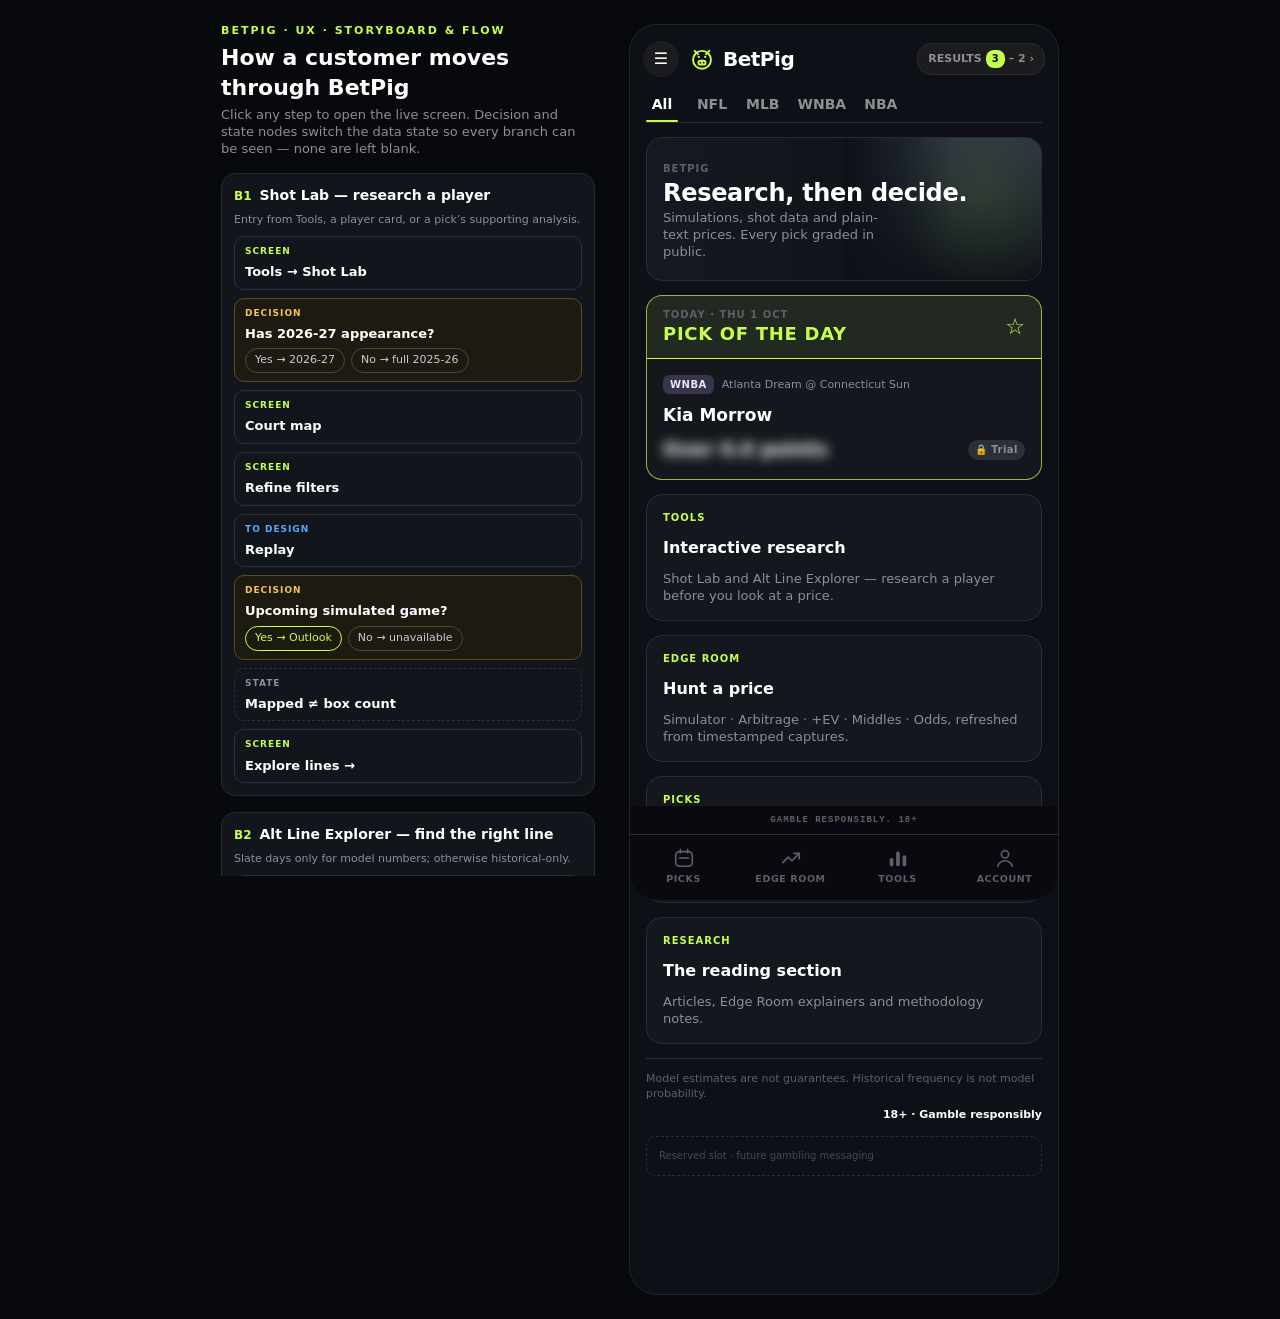
==== betpig/index.html @ a7877ad7 "Add BetPig mobile UI for Tools, Edge Room and Picks storyboard Static HTML/CSS/JS prototype built fr" ====
<!doctype html>
<html lang="en-AU">
<head>
  <meta charset="utf-8">
  <meta name="viewport" content="width=device-width, initial-scale=1, viewport-fit=cover">
  <meta name="theme-color" content="#0d1117">
  <title>BetPig</title>
  <meta name="description" content="BetPig mobile-first UI: Tools, Edge Room and Picks, built from the Storyboard & User Flow.">
  <link rel="stylesheet" href="css/styles.css">
</head>
<body>
  <div class="shell">
    <aside class="rail" id="rail" aria-label="Storyboard flows"></aside>
    <div class="app" id="app"></div>
  </div>
  <button class="flows-fab" id="flows-fab" data-act="flows-open" aria-label="Open storyboard flows">◆ Flows</button>
  <div id="overlay"></div>

  <script src="js/data.js"></script>
  <script src="js/core.js"></script>
  <script src="js/components.js"></script>
  <script src="js/app.js"></script>
  <script src="js/screens/tools.js"></script>
  <script src="js/screens/edge.js"></script>
  <script src="js/screens/picks.js"></script>
  <script src="js/screens/account.js"></script>
  <script src="js/flows.js"></script>
</body>
</html>
---- betpig/css/styles.css ----
/* BetPig — mobile-first UI. Tokens taken from the Edge Room Draft Figma file. */
:root {
  --bg-page: #07090c;
  --bg-app: #0d1117;
  --bg-deep: #0a0910;
  --surface: #14171d;
  --surface-raised: #1c1c1e;
  --surface-chip: #2a2f38;
  --surface-sport: #38354a;
  --border: #2c2c2e;
  --border-strong: #3a4249;
  --text: #ffffff;
  --text-soft: #c7ccd4;
  --text-muted: #8e8e93;
  --text-dim: #5b616c;
  --accent: #c6ff4a;
  --accent-ink: #0a0910;
  --accent-08: rgba(198, 255, 74, 0.08);
  --accent-12: rgba(198, 255, 74, 0.12);
  --accent-40: rgba(198, 255, 74, 0.4);
  --accent-70: rgba(198, 255, 74, 0.7);
  --warn: #f5c451;
  --warn-08: rgba(245, 196, 81, 0.08);
  --warn-40: rgba(245, 196, 81, 0.4);
  --amber: #ffb340;
  --loss: #ff5a5f;
  --loss-12: rgba(255, 90, 95, 0.12);
  --win: #3ddc97;
  --info: #5aa9ff;

  --r-xs: 6px;
  --r-sm: 10px;
  --r-md: 12px;
  --r-lg: 16px;
  --r-xl: 24px;
  --r-pill: 999px;

  --font: -apple-system, BlinkMacSystemFont, "SF Pro Text", "SF Pro", Inter, "Segoe UI", Roboto, system-ui, sans-serif;
  --font-cond: "SF Pro Display", -apple-system, "Arial Narrow", Inter, system-ui, sans-serif;
  --mono: "JetBrains Mono", ui-monospace, SFMono-Regular, Menlo, Consolas, monospace;

  --app-w: 430px;
  --tabbar-h: 64px;
}

* { box-sizing: border-box; }
html, body { margin: 0; padding: 0; }
body {
  background: var(--bg-page);
  color: var(--text);
  font-family: var(--font);
  font-size: 14px;
  line-height: 1.35;
  -webkit-font-smoothing: antialiased;
  -webkit-tap-highlight-color: transparent;
}
button { font: inherit; color: inherit; background: none; border: 0; padding: 0; cursor: pointer; }
input, select { font: inherit; color: inherit; }
a { color: inherit; text-decoration: none; }
:focus-visible { outline: 2px solid var(--accent); outline-offset: 2px; border-radius: 6px; }
.sr-only { position: absolute; width: 1px; height: 1px; overflow: hidden; clip: rect(0 0 0 0); white-space: nowrap; }

/* ---------- Shell ---------- */
.shell { display: flex; justify-content: center; min-height: 100vh; }
.app {
  position: relative;
  width: 100%;
  max-width: var(--app-w);
  min-height: 100vh;
  background: var(--bg-app);
  display: flex;
  flex-direction: column;
}
@media (min-width: 640px) {
  .app { border-left: 1px solid #1a1f26; border-right: 1px solid #1a1f26; }
}
.screen { flex: 1; padding: 4px 16px 24px; display: flex; flex-direction: column; gap: 14px; }

/* Header */
.topbar {
  position: sticky; top: 0; z-index: 20;
  display: flex; align-items: center; justify-content: space-between;
  padding: 16px 13px 12px;
  background: var(--bg-app);
}
.brand { display: flex; align-items: center; gap: 10px; }
.icon-btn {
  width: 36px; height: 36px; border-radius: 18px;
  background: var(--surface-raised);
  display: inline-flex; align-items: center; justify-content: center;
  font-size: 16px; font-weight: 600;
}
.logo { width: 26px; height: 26px; display: block; }
.wordmark { font-family: var(--font-cond); font-weight: 800; font-size: 20px; letter-spacing: -0.5px; }
.actions { display: flex; gap: 8px; align-items: center; }
.results-pill {
  display: inline-flex; align-items: center; gap: 4px;
  background: var(--surface-raised); border: 1px solid var(--border);
  border-radius: 14px; padding: 6px 10px;
  font-size: 11px; font-weight: 700; color: var(--text-muted);
}
.results-pill .score { background: var(--accent); color: var(--accent-ink); border-radius: 8px; padding: 2px 6px; font-size: 10px; }

/* Bottom tab bar + legal strip */
.bottom { position: sticky; bottom: 0; z-index: 20; background: var(--bg-deep); }
.legal { text-align: center; padding: 8px 0; font-family: var(--mono); font-weight: 700; font-size: 9px; letter-spacing: 1px; color: var(--text-dim); }
.tabbar { display: grid; grid-template-columns: repeat(4, 1fr); border-top: 1px solid var(--surface-chip); padding: 8px 0 max(10px, env(safe-area-inset-bottom)); }
.tabbar a { display: flex; flex-direction: column; align-items: center; gap: 4px; font-weight: 700; font-size: 9.5px; letter-spacing: 0.6px; color: var(--text-dim); padding: 4px 0; }
.tabbar a svg { width: 22px; height: 22px; }
.tabbar a.on { color: var(--accent); }

/* ---------- Type ---------- */
.title-block { display: flex; flex-direction: column; gap: 4px; }
.h1 { font-size: 26px; font-weight: 860; font-weight: 900; letter-spacing: -0.3px; margin: 0; }
.h2 { font-size: 18px; font-weight: 700; margin: 0; }
.h3 { font-size: 16px; font-weight: 700; margin: 0; }
.sub { color: var(--text-muted); font-size: 13px; line-height: 17px; margin: 0; }
.eyebrow { font-size: 10px; font-weight: 700; letter-spacing: 1px; color: var(--text-dim); text-transform: uppercase; }
.eyebrow.spaced { letter-spacing: 3px; color: var(--text); font-size: 12px; }
.muted { color: var(--text-muted); }
.dim { color: var(--text-dim); }
.small { font-size: 11px; line-height: 15px; }
.tiny { font-size: 10px; }
.mono { font-family: var(--mono); font-weight: 700; font-size: 9px; color: var(--text-dim); }
.accent { color: var(--accent); }
.pos { color: var(--accent); }
.neg { color: var(--loss); }
.warn-text { color: var(--warn); }
.num { font-variant-numeric: tabular-nums; }
.row { display: flex; align-items: center; gap: 8px; }
.row.top { align-items: flex-start; }
.spacer { flex: 1; }
.stack { display: flex; flex-direction: column; gap: 8px; }
.stack.lg { gap: 12px; }
.divider { height: 1px; background: var(--border); width: 100%; }
.center { text-align: center; }

/* ---------- Components ---------- */
.card { background: var(--surface); border: 1px solid var(--border); border-radius: var(--r-lg); padding: 16px; display: flex; flex-direction: column; gap: 12px; }
.card.tight { padding: 12px 14px; gap: 8px; }
.card.raised { background: var(--surface-raised); border-radius: 14px; }
.card.featured { border: 1.5px solid var(--accent-70); padding: 0; gap: 0; overflow: hidden; }
.card.gate { border-color: var(--accent-40); background: var(--surface-raised); padding: 0; gap: 0; overflow: hidden; }
.card.link:active { transform: scale(0.995); }
.card.row { flex-direction: row; align-items: center; }
.inset { background: var(--bg-deep); border: 1px solid var(--border); border-radius: var(--r-md); padding: 12px; }
.tile { background: var(--surface-raised); border-radius: var(--r-sm); padding: 10px; display: flex; flex-direction: column; gap: 4px; flex: 1; min-width: 0; }
.tile .k { font-size: 10px; color: var(--text-muted); }
.tile .v { font-size: 15px; font-weight: 700; }
.tiles { display: flex; gap: 8px; }

.chip {
  display: inline-flex; align-items: center; gap: 6px;
  border: 1px solid var(--border); border-radius: var(--r-pill);
  padding: 5px 11px; font-size: 12px; font-weight: 510; font-weight: 500;
  white-space: nowrap; background: transparent;
}
.chip.solid { background: var(--surface-raised); font-weight: 600; }
.chip.on { background: var(--accent); color: var(--accent-ink); border-color: var(--accent); font-weight: 700; }
.chip.ghost { border-color: transparent; color: var(--text-muted); }
.chip .caret { font-size: 10px; opacity: 0.7; }
.chips { display: flex; gap: 6px; overflow-x: auto; scrollbar-width: none; padding-bottom: 2px; }
.chips::-webkit-scrollbar { display: none; }

.tag { display: inline-flex; align-items: center; border-radius: 6px; padding: 3px 7px; font-size: 10px; font-weight: 700; letter-spacing: 0.5px; white-space: nowrap; }
.tag.sport { background: var(--surface-sport); color: #e8e6f0; }
.tag.sport.flat { background: var(--surface-chip); color: #fff; }
.tag.pill { border-radius: var(--r-pill); }
.tag.lime { background: var(--accent-12); border: 1px solid var(--accent-40); color: var(--accent); border-radius: var(--r-pill); }
.tag.amber { background: rgba(255, 179, 64, 0.12); border: 1px solid rgba(255, 179, 64, 0.4); color: var(--amber); border-radius: var(--r-pill); }
.tag.red { background: var(--loss-12); border: 1px solid rgba(255, 90, 95, 0.4); color: var(--loss); border-radius: var(--r-pill); }
.tag.grey { background: var(--surface-chip); color: var(--text-muted); border-radius: var(--r-pill); }
.tag.outline-lime { border: 1px solid var(--accent); color: var(--accent); }

.btn { display: inline-flex; align-items: center; justify-content: center; gap: 6px; width: 100%; border-radius: var(--r-pill); padding: 12px 16px; font-weight: 700; font-size: 14px; }
.btn.primary { background: var(--accent); color: var(--accent-ink); font-family: var(--font-cond); font-weight: 800; }
.btn.secondary { border: 1px solid var(--border-strong); font-weight: 600; font-size: 13px; }
.btn.small { width: auto; padding: 7px 12px; font-size: 12px; }
.btn:disabled { opacity: 0.4; cursor: not-allowed; }
.linkish { color: var(--text); font-weight: 600; font-size: 12px; display: inline-flex; gap: 4px; align-items: center; }
.linkish.accent { color: var(--accent); }

/* Tabs (underline) */
.tabs { display: flex; justify-content: space-between; border-bottom: 1px solid var(--border); overflow-x: auto; scrollbar-width: none; gap: 14px; }
.tabs::-webkit-scrollbar { display: none; }
.tabs.left { justify-content: flex-start; gap: 18px; }
.tabs a, .tabs button { display: flex; flex-direction: column; align-items: center; gap: 6px; font-size: 14px; font-weight: 600; color: var(--text-muted); white-space: nowrap; padding-top: 2px; }
.tabs a::after, .tabs button::after { content: ""; height: 2px; width: 32px; border-radius: 1px; background: transparent; }
.tabs .on { color: var(--accent); font-weight: 700; }
.tabs .on::after { background: var(--accent); }
.tabs.white .on { color: var(--text); }
.tabs.lanes { gap: 4px; }
.tabs.lanes button { flex: 1; font-size: 10px; letter-spacing: 0.4px; justify-content: flex-end; text-align: center; line-height: 12px; }
.tabs.lanes button::after { width: 100%; }

/* Segmented */
.seg { display: flex; border: 1px solid var(--border); border-radius: var(--r-sm); overflow: hidden; }
.seg button { flex: 1; padding: 7px 4px; font-size: 12px; color: var(--text); border-right: 1px solid var(--border); }
.seg button:last-child { border-right: 0; }
.seg button.on { background: rgba(198, 255, 74, 0.16); color: var(--text); box-shadow: inset 0 0 0 1px var(--accent); border-radius: var(--r-sm); font-weight: 600; }

/* Inputs */
.field { display: flex; align-items: center; gap: 8px; border: 1px solid var(--border); background: var(--surface); border-radius: var(--r-sm); padding: 10px 12px; }
.field input { flex: 1; background: transparent; border: 0; outline: none; min-width: 0; font-size: 14px; }
.field input::placeholder { color: var(--text-muted); }
.select { appearance: none; -webkit-appearance: none; border: 1px solid var(--border); background: var(--surface) url("data:image/svg+xml,%3Csvg xmlns='http://www.w3.org/2000/svg' width='10' height='6'%3E%3Cpath d='M1 1l4 4 4-4' stroke='%23fff' fill='none' stroke-width='1.5'/%3E%3C/svg%3E") no-repeat right 12px center; border-radius: var(--r-sm); padding: 9px 30px 9px 12px; font-size: 13px; width: 100%; }
.label { font-size: 11px; color: var(--text-muted); }
.stake { flex: 1; min-width: 0; background: var(--bg-deep); border: 1px solid var(--border); border-radius: var(--r-sm); padding: 8px 12px; display: flex; flex-direction: column; gap: 2px; }
.stake.active { border-color: rgba(198, 255, 74, 0.6); }
.stake.invalid { border-color: rgba(245, 196, 81, 0.7); }
.stake label { font-size: 10px; color: var(--text-muted); }
.stake .cur { position: absolute; font-weight: 700; font-size: 17px; }
.stake .in { position: relative; display: flex; align-items: center; gap: 1px; font-weight: 700; font-size: 17px; }
.stake input { background: transparent; border: 0; outline: none; font-weight: 700; font-size: 17px; width: 100%; padding: 0; }

/* Snapshot strip */
.snap { display: flex; align-items: center; gap: 8px; border: 1px solid var(--border); border-radius: var(--r-md); padding: 10px 14px; font-size: 12px; font-weight: 600; }
.snap .dot { width: 7px; height: 7px; border-radius: 50%; background: var(--accent); flex: none; }
.snap.delayed { border-color: var(--warn-40); }
.snap.delayed .dot { background: var(--warn); }
.snap.unavailable { color: var(--text-muted); }
.snap.unavailable .dot { background: var(--text-dim); }
.snap .est { font-weight: 400; font-size: 10px; color: var(--text-dim); }

/* Game selector */
.game-select { display: flex; align-items: center; gap: 10px; background: var(--surface); border: 1px solid var(--border); border-radius: 14px; padding: 10px 12px; width: 100%; text-align: left; }
.game-select .ring { border: 1px solid var(--border); background: var(--bg-deep); border-radius: 8px; padding: 4px 7px; color: var(--accent); font-weight: 700; }

/* Side boxes (arb legs) */
.legs { display: flex; gap: 8px; }
.leg { flex: 1; min-width: 0; background: var(--bg-deep); border: 1px solid var(--border); border-radius: var(--r-md); padding: 12px; display: flex; flex-direction: column; gap: 3px; }
.leg .k { font-size: 10px; font-weight: 700; letter-spacing: 0.6px; color: var(--text-muted); }
.leg .price { font-size: 20px; font-weight: 700; }
.leg .src { font-size: 11px; color: var(--text-muted); }
.leg .changed { font-size: 10px; font-weight: 600; color: var(--warn); }
.leg.missing .price { color: var(--text-dim); font-size: 14px; }

.notice { background: var(--warn-08); border: 1px solid rgba(245, 196, 81, 0.35); border-radius: var(--r-sm); padding: 10px 12px; font-size: 11px; line-height: 15px; font-weight: 500; }
.reserved { border: 1px dashed var(--border); border-radius: var(--r-sm); padding: 12px; font-size: 10px; color: rgba(91, 97, 108, 0.7); }
.footer-notes { display: flex; flex-direction: column; gap: 6px; font-size: 11px; line-height: 15px; color: var(--text-dim); border-top: 1px solid var(--border); padding-top: 12px; }
.footer-notes .rg { align-self: flex-end; color: var(--text); font-weight: 600; }

/* Accordion */
.acc-head { display: flex; align-items: center; width: 100%; font-weight: 600; font-size: 13px; text-align: left; }
.acc-head .chev { margin-left: auto; color: var(--text-muted); transition: transform 0.15s; }
.acc-head[aria-expanded="true"] .chev { transform: rotate(180deg); }

/* Lists */
.list { background: var(--surface); border: 1px solid var(--border); border-radius: var(--r-md); }
.list > * { display: flex; align-items: center; gap: 10px; padding: 12px 14px; border-bottom: 1px solid var(--border); width: 100%; text-align: left; }
.list > *:last-child { border-bottom: 0; }
.list .grow { flex: 1; min-width: 0; }
.list .title { font-weight: 700; font-size: 14px; }

/* Skeleton */
.skel { background: rgba(255, 255, 255, 0.07); border-radius: 4px; animation: pulse 1.2s ease-in-out infinite; }
@keyframes pulse { 50% { opacity: 0.45; } }

/* Empty */
.empty { background: var(--surface); border: 1px solid var(--border); border-radius: var(--r-lg); padding: 20px; display: flex; flex-direction: column; gap: 6px; }
.empty b { font-size: 14px; }
.empty p { margin: 0; color: var(--text-muted); font-size: 12px; line-height: 16px; }

/* Banner */
.banner { position: relative; overflow: hidden; border-radius: var(--r-lg); border: 1px solid var(--border); background: linear-gradient(90deg, #151a22, #0b0e13); padding: 20px 16px; min-height: 112px; }
.banner::after { content: ""; position: absolute; inset: 0 0 0 50%; background: linear-gradient(90deg, rgba(13, 17, 23, 1), rgba(13, 17, 23, 0) 55%), radial-gradient(circle at 70% 40%, rgba(198, 255, 74, 0.10), transparent 60%), linear-gradient(180deg, #2a3240, #0f1319); pointer-events: none; }
.banner > * { position: relative; z-index: 1; }
.banner .h1 { font-size: 24px; }

/* Bottom sheet & drawer */
.scrim { position: fixed; inset: 0; background: rgba(0, 0, 0, 0.6); z-index: 50; display: flex; justify-content: center; align-items: flex-end; animation: fade 0.15s ease; }
@keyframes fade { from { opacity: 0; } }
.sheet { width: 100%; max-width: var(--app-w); max-height: 88vh; overflow-y: auto; background: #12161c; border-radius: 22px 22px 0 0; padding: 10px 16px 24px; display: flex; flex-direction: column; gap: 14px; animation: rise 0.2s ease; }
@keyframes rise { from { transform: translateY(40px); opacity: 0.6; } }
.grabber { width: 40px; height: 5px; border-radius: 3px; background: var(--border-strong); align-self: center; }
.drawer-scrim { align-items: stretch; justify-content: flex-start; }
.drawer { width: min(340px, 88vw); height: 100%; overflow-y: auto; background: #101419; padding: 18px 16px 32px; display: flex; flex-direction: column; gap: 18px; animation: slide 0.2s ease; }
@keyframes slide { from { transform: translateX(-30px); opacity: 0.6; } }
.sitemap-group h4 { margin: 0 0 4px; font-size: 12px; letter-spacing: 1.5px; color: var(--accent); }
.sitemap-group.blue h4 { color: var(--info); }
.sitemap-group p { margin: 0 0 8px; font-size: 11px; color: var(--text-muted); }
.sitemap-group a, .sitemap-group button { display: block; width: 100%; text-align: left; border: 1px solid #2e3a1d; border-radius: 6px; padding: 9px 10px; margin-bottom: 6px; font-size: 13px; }
.sitemap-group.blue a { border-color: #1f3550; }
.sitemap-group .soon { color: var(--text-dim); border-style: dashed; }

/* Toast */
.toast { position: fixed; left: 50%; bottom: 96px; transform: translateX(-50%); background: #22272f; border: 1px solid var(--border-strong); color: #fff; padding: 10px 14px; border-radius: 12px; font-size: 12px; z-index: 80; max-width: 360px; animation: fade 0.2s ease; }

/* ---------- Shot Lab ---------- */
.court-card { background: #050906; border: 1px solid #1b2a14; border-radius: var(--r-lg); overflow: hidden; }
.court-card .bar { display: flex; align-items: center; gap: 8px; padding: 10px 12px; }
.court-svg { display: block; width: 100%; height: auto; background: radial-gradient(ellipse at 50% 10%, rgba(198, 255, 74, 0.12), transparent 60%), linear-gradient(180deg, #0b1609, #050906); }
.court-svg .line { stroke: rgba(198, 255, 74, 0.55); stroke-width: 2; fill: none; }
.court-svg .made { fill: var(--accent); filter: drop-shadow(0 0 3px rgba(198, 255, 74, 0.9)); }
.court-svg .miss { fill: none; stroke: rgba(198, 255, 74, 0.7); stroke-width: 1.6; }
.court-svg .arc { stroke: rgba(198, 255, 74, 0.35); stroke-dasharray: 4 4; fill: none; stroke-width: 1.5; }
.court-svg .zone-label { fill: #fff; font-size: 15px; font-weight: 700; text-anchor: middle; }
.court-svg .zone-sub { fill: rgba(255, 255, 255, 0.6); font-size: 11px; text-anchor: middle; }
.mini-seg { display: flex; border: 1px solid #22301a; border-radius: 8px; overflow: hidden; }
.mini-seg button { padding: 5px 10px; font-size: 12px; color: var(--text-soft); }
.mini-seg button.on { background: rgba(198, 255, 74, 0.14); color: var(--accent); box-shadow: inset 0 0 0 1px var(--accent); border-radius: 8px; }
.legend { display: flex; gap: 14px; font-size: 12px; align-items: center; }
.legend i { display: inline-block; width: 9px; height: 9px; border-radius: 50%; margin-right: 6px; vertical-align: -1px; }
.legend .m { background: var(--accent); }
.legend .x { border: 1.5px solid var(--accent); }
.replay-bar { display: flex; align-items: center; gap: 10px; padding: 10px 12px; border-top: 1px solid #1b2a14; }
.replay-bar input[type="range"] { flex: 1; accent-color: var(--accent); }
.outlook { text-align: center; }
.outlook .stats { display: grid; grid-template-columns: repeat(3, 1fr); }
.outlook .stats > div { padding: 6px 4px; border-right: 1px solid var(--border); }
.outlook .stats > div:last-child { border-right: 0; }
.outlook .stats .v { font-size: 26px; font-weight: 700; }
.outlook .stats .r { font-size: 10px; color: var(--text-muted); }

/* ---------- Alt Line ---------- */
.range-card { background: radial-gradient(ellipse at 50% 70%, rgba(198, 255, 74, 0.1), transparent 70%), #070b07; border: 1px solid #1b2a14; border-radius: var(--r-lg); padding: 14px 12px; display: flex; flex-direction: column; gap: 10px; }
.hist { display: block; width: 100%; height: 150px; }
.stepper { display: flex; align-items: center; gap: 10px; }
.stepper .icon-btn { border-radius: 8px; width: 40px; height: 36px; border: 1px solid var(--border-strong); background: transparent; font-size: 20px; }
.stepper .val { flex: 1; text-align: center; border: 1px solid var(--border-strong); border-radius: var(--r-sm); padding: 7px; font-size: 18px; font-weight: 600; }
input.line-slider { width: 100%; accent-color: var(--accent); }
.line-chips { display: flex; gap: 6px; }
.line-chips button { flex: 1; border: 1px solid var(--border); border-radius: 6px; padding: 5px 0; font-size: 12px; }
.line-chips button.on { background: rgba(198, 255, 74, 0.16); border-color: var(--accent); }
.table { width: 100%; border-collapse: collapse; font-size: 13px; }
.table th { text-align: left; font-weight: 500; color: var(--text-muted); font-size: 11px; padding: 6px 8px; }
.table td { padding: 10px 8px; border-top: 1px solid var(--border); }
.table tr.sel td { background: rgba(198, 255, 74, 0.05); }
.table tr.sel td:first-child { box-shadow: inset 2px 0 0 var(--accent); }
.table tr[data-act] { cursor: pointer; }
.table .r { text-align: right; }
.book-row { display: flex; align-items: center; padding: 10px 0; border-bottom: 1px solid var(--border); gap: 10px; }
.book-row:last-child { border-bottom: 0; }
.book-row.best .p { color: var(--accent); }
.log { display: flex; gap: 4px; flex-wrap: wrap; }
.log span { width: 26px; height: 26px; border-radius: 6px; display: inline-flex; align-items: center; justify-content: center; font-size: 10px; font-weight: 700; }
.log .h { background: var(--accent-12); color: var(--accent); border: 1px solid var(--accent-40); }
.log .m { background: var(--loss-12); color: var(--loss); border: 1px solid rgba(255, 90, 95, 0.35); }
.log .p { background: var(--surface-chip); color: var(--text-muted); }
.readonly { border: 1px dashed var(--border-strong); border-radius: var(--r-md); padding: 12px; display: flex; flex-direction: column; gap: 4px; }

/* ---------- Edge Room ---------- */
.roi { font-size: 22px; font-weight: 700; color: var(--accent); }
.band-tag { border: 1px solid var(--accent); color: var(--accent); border-radius: 6px; padding: 3px 7px; font-size: 10px; font-weight: 700; letter-spacing: 0.5px; }
.band-svg { display: block; width: 100%; height: 90px; }
.odds-grid { width: 100%; border-collapse: collapse; font-size: 13px; }
.odds-grid th { color: var(--text-muted); font-weight: 500; font-size: 11px; text-align: right; padding: 4px 6px; }
.odds-grid th:first-child, .odds-grid td:first-child { text-align: left; }
.odds-grid td { padding: 8px 6px; border-top: 1px solid var(--border); text-align: right; font-variant-numeric: tabular-nums; }
.odds-grid td.best { color: var(--accent); font-weight: 700; }
.odds-grid td.nq { color: var(--text-dim); font-size: 11px; }
.game-row { display: flex; align-items: center; gap: 10px; width: 100%; text-align: left; padding: 12px; border-bottom: 1px solid var(--border); }
.game-row:last-child { border-bottom: 0; }
.game-row .edge { text-align: right; }
.game-row .edge small { display: block; font-size: 9px; font-weight: 700; letter-spacing: 0.6px; color: var(--text-dim); }
.game-row .edge b { color: var(--accent); }
.all-games { display: flex; align-items: center; gap: 10px; border: 1px solid var(--accent-40); background: rgba(198, 255, 74, 0.06); border-radius: 14px; padding: 12px 14px; width: 100%; text-align: left; }
.check { width: 22px; height: 22px; border-radius: 50%; background: var(--accent); color: var(--accent-ink); display: inline-flex; align-items: center; justify-content: center; font-weight: 900; font-size: 13px; flex: none; }

/* ---------- Picks ---------- */
.potd-head { background: var(--accent-08); padding: 12px 16px; display: flex; align-items: center; gap: 8px; border-bottom: 1px solid var(--accent); }
.potd-head .t { font-weight: 900; color: var(--accent); font-size: 18px; letter-spacing: 0.7px; }
.pick-body { padding: 16px; display: flex; flex-direction: column; gap: 10px; }
.pick-body .who { font-size: 17px; font-weight: 600; }
.pick-body .sel { font-size: 19px; font-weight: 700; }
.pick-body .price { font-size: 24px; font-weight: 700; }
.date-chip { display: inline-flex; flex-direction: column; align-items: center; gap: 1px; padding: 6px 10px; border-radius: var(--r-sm); background: var(--surface); border: 1px solid var(--border); }
.date-chip small { font-size: 9px; font-weight: 700; letter-spacing: 0.5px; color: var(--text-dim); }
.date-chip span { font-size: 13px; font-weight: 700; color: var(--text-muted); display: inline-flex; align-items: center; gap: 5px; }
.date-chip .ct { background: var(--surface-chip); border-radius: 999px; padding: 1px 5px; font-size: 10px; }
.date-chip.on { background: var(--accent-12); border-color: rgba(198, 255, 74, 0.5); }
.date-chip.on small { color: var(--accent); }
.date-chip.on span { color: #fff; }
.date-chip.on .ct { background: var(--accent); color: var(--accent-ink); }
.locked-row { display: flex; align-items: center; gap: 8px; padding: 10px 14px; border-top: 1px solid var(--border); }
.record { display: flex; align-items: flex-end; gap: 10px; }
.record .wl { font-size: 22px; font-weight: 900; }
.record .u { font-size: 15px; font-weight: 700; color: var(--accent); }
.tally { display: grid; grid-template-columns: repeat(4, 1fr); gap: 4px; }
.tally .v { font-size: 22px; font-weight: 600; }
.tally .k { font-size: 11px; color: var(--text-muted); }
.price-badge { border: 1px solid var(--border-strong); border-radius: 10px; padding: 6px 10px; font-weight: 800; font-size: 16px; }
.bars { display: flex; align-items: flex-end; gap: 4px; height: 70px; }
.bars span { flex: 1; background: linear-gradient(180deg, var(--accent), rgba(198, 255, 74, 0.35)); border-radius: 3px 3px 0 0; min-height: 4px; }
.plan { border: 1px solid var(--border); border-radius: var(--r-lg); padding: 16px; display: flex; flex-direction: column; gap: 8px; background: var(--surface); }
.plan.on { border-color: var(--accent); box-shadow: 0 0 0 1px var(--accent) inset; }
.plan ul { margin: 0; padding-left: 18px; color: var(--text-soft); font-size: 13px; line-height: 20px; }
.toggle-row { display: flex; align-items: center; gap: 10px; padding: 12px 14px; border-bottom: 1px solid var(--border); }
.toggle-row:last-child { border-bottom: 0; }
.switch { width: 42px; height: 26px; border-radius: 13px; background: var(--surface-chip); position: relative; flex: none; transition: background 0.15s; }
.switch::after { content: ""; position: absolute; width: 20px; height: 20px; border-radius: 50%; background: #fff; top: 3px; left: 3px; transition: left 0.15s; }
.switch.on { background: var(--accent); }
.switch.on::after { left: 19px; background: var(--accent-ink); }
.radio { width: 20px; height: 20px; border-radius: 50%; border: 1.5px solid var(--border-strong); flex: none; display: inline-flex; align-items: center; justify-content: center; }
.radio.on { border-color: var(--accent); }
.radio.on::after { content: ""; width: 10px; height: 10px; border-radius: 50%; background: var(--accent); }

/* Article */
.article p { color: var(--text-soft); font-size: 15px; line-height: 23px; margin: 0 0 14px; }

/* ---------- Storyboard / flow panel (desktop side rail) ---------- */
.flows-fab { position: fixed; right: 16px; bottom: 104px; z-index: 30; background: #1b2230; border: 1px solid #2e3b52; color: #cfe0ff; border-radius: 999px; padding: 10px 14px; font-size: 12px; font-weight: 700; box-shadow: 0 6px 20px rgba(0, 0, 0, 0.4); }
.flows { display: flex; flex-direction: column; gap: 16px; }
.flows h3 { margin: 0; font-size: 15px; }
.flow { background: #12161c; border: 1px solid #222a33; border-radius: 14px; padding: 12px; display: flex; flex-direction: column; gap: 8px; }
.flow .fl-title { display: flex; gap: 8px; align-items: baseline; font-weight: 700; font-size: 14px; }
.flow .fl-title b { color: var(--accent); font-size: 12px; }
.flow .fl-note { font-size: 11px; color: var(--text-muted); margin: 0; }
.step { border: 1px solid #2a323a; border-radius: 10px; padding: 8px 10px; display: flex; flex-direction: column; gap: 6px; text-align: left; width: 100%; }
.step .k { font-size: 9px; font-weight: 800; letter-spacing: 1px; }
.step.screen .k { color: var(--accent); }
.step.design .k { color: var(--info); }
.step.decision { border-color: #5a4a1e; background: #1d1a12; }
.step.decision .k { color: var(--warn); }
.step.state { border-style: dashed; }
.step.state .k { color: var(--text-muted); }
.step .t { font-size: 13px; font-weight: 600; }
.step .branches { display: flex; flex-wrap: wrap; gap: 6px; }
.step .branches button { border: 1px solid #4a4a3a; border-radius: 999px; padding: 4px 9px; font-size: 11px; color: var(--text-soft); }
.step .branches button.on { border-color: var(--accent); color: var(--accent); }
.step.current { box-shadow: 0 0 0 1px var(--accent) inset; }
.scenario { display: flex; flex-direction: column; gap: 10px; }
.scenario .opt { display: flex; flex-direction: column; gap: 6px; }
.scenario .opt > span { font-size: 11px; color: var(--text-muted); }

.rail { display: none; }
@media (min-width: 1100px) {
  .shell { justify-content: center; gap: 28px; padding: 24px; }
  .app { min-height: calc(100vh - 48px); border: 1px solid #1f262f; border-radius: 28px; overflow: clip; }
  .rail { display: flex; flex-direction: column; gap: 16px; width: 380px; max-height: calc(100vh - 48px); overflow-y: auto; position: sticky; top: 24px; padding-right: 6px; }
  .rail .rail-head { display: flex; flex-direction: column; gap: 4px; }
  .rail .rail-head small { font-size: 11px; letter-spacing: 2px; color: var(--accent); font-weight: 700; }
  .flows-fab { display: none; }
  .topbar { border-radius: 28px 28px 0 0; }
  .bottom { border-radius: 0 0 28px 28px; }
  .scrim { position: fixed; }
}
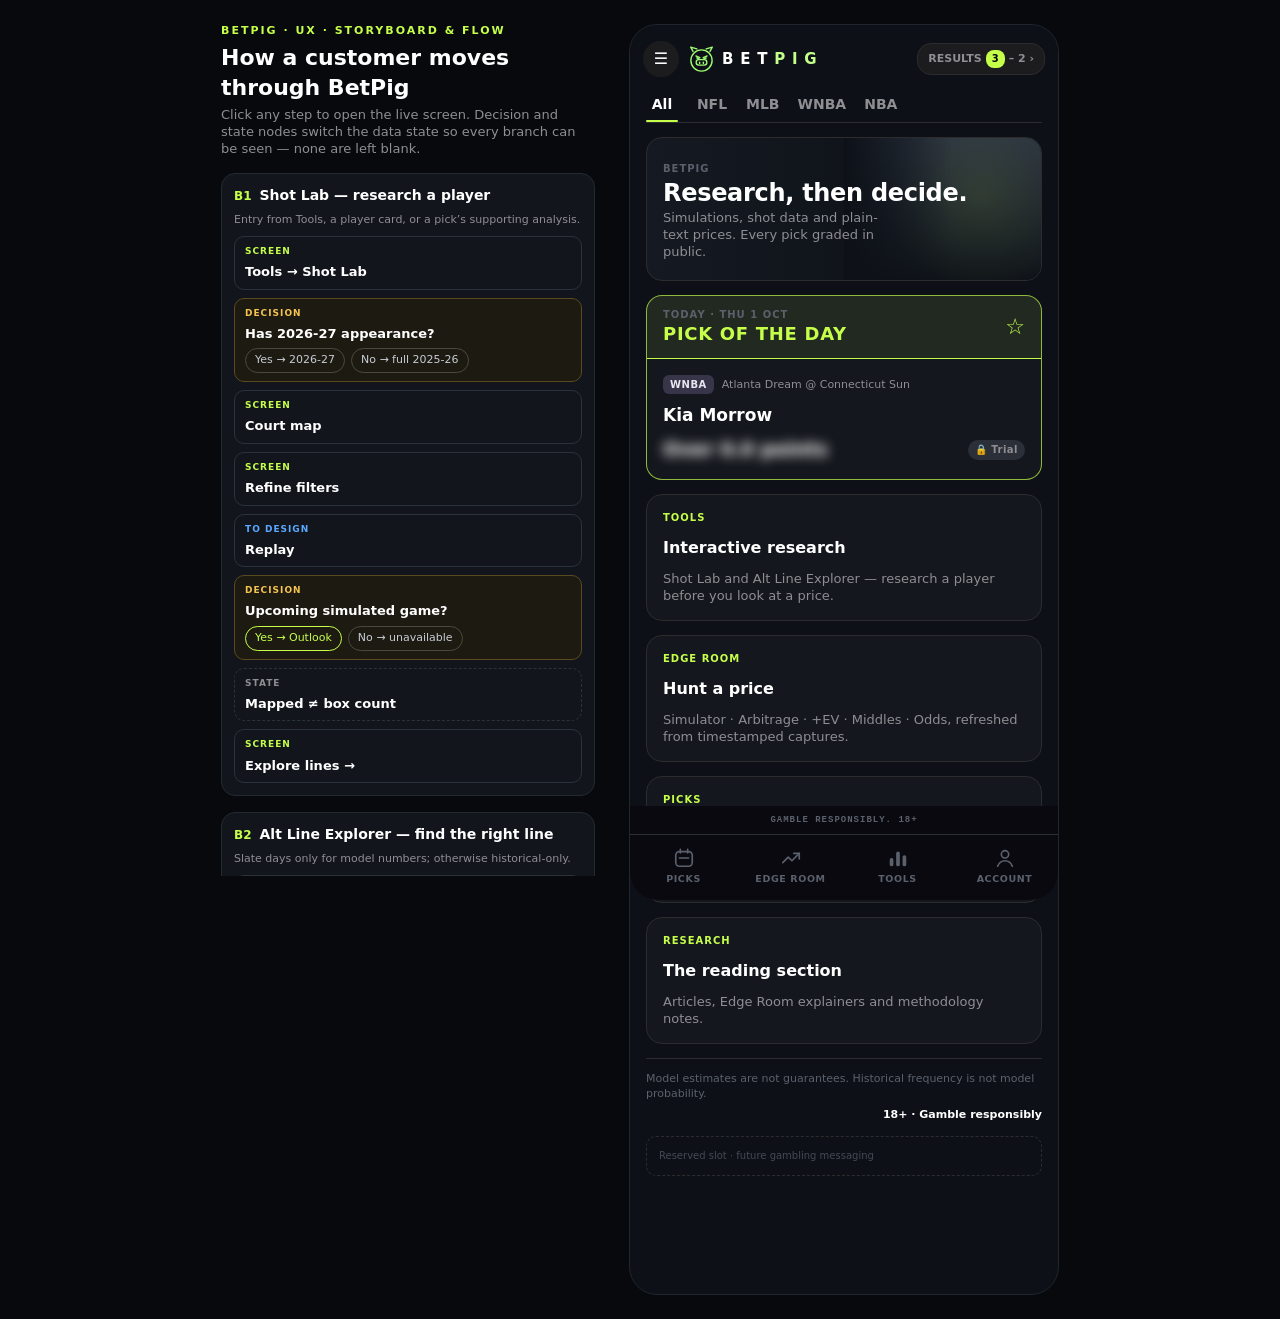
==== commit e849d0dd: "Use the BetPig brand logo in the prototype Replace the placeholder pig with an SVG redraw of the bra" ====
--- a/betpig/index.html
+++ b/betpig/index.html
@@ -6,6 +6,7 @@
   <meta name="theme-color" content="#0d1117">
   <title>BetPig</title>
   <meta name="description" content="BetPig mobile-first UI: Tools, Edge Room and Picks, built from the Storyboard & User Flow.">
+  <link rel="icon" href="data:image/svg+xml,<svg xmlns='http://www.w3.org/2000/svg' viewBox='340 142 186 196'><g fill='none' stroke='%239EFA71' stroke-width='10.5' stroke-linecap='round' stroke-linejoin='round'><path d='M369 183 L352 150 L398 164'/><path d='M497 183 L514 150 L468 164'/><circle cx='433' cy='251' r='80'/><path d='M391 217 L420 230 M397 232 L414 239'/><path d='M475 217 L446 230 M469 232 L452 239'/><rect x='393' y='245' width='80' height='41' rx='19'/></g><rect x='414' y='259' width='10' height='20' rx='5' fill='%239EFA71'/><rect x='442' y='259' width='10' height='20' rx='5' fill='%239EFA71'/></svg>">
   <link rel="stylesheet" href="css/styles.css">
 </head>
 <body>
--- a/betpig/css/styles.css
+++ b/betpig/css/styles.css
@@ -90,8 +90,9 @@
   display: inline-flex; align-items: center; justify-content: center;
   font-size: 16px; font-weight: 600;
 }
-.logo { width: 26px; height: 26px; display: block; }
-.wordmark { font-family: var(--font-cond); font-weight: 800; font-size: 20px; letter-spacing: -0.5px; }
+.logo { width: 25px; height: 26px; display: block; }
+.wordmark { font-family: Inter, var(--font); font-weight: 700; font-size: 15px; letter-spacing: 0.45em; color: #fff; }
+.wordmark .pig { color: #c4ff8c; letter-spacing: 0.45em; margin-right: -0.45em; }
 .actions { display: flex; gap: 8px; align-items: center; }
 .results-pill {
   display: inline-flex; align-items: center; gap: 4px;
